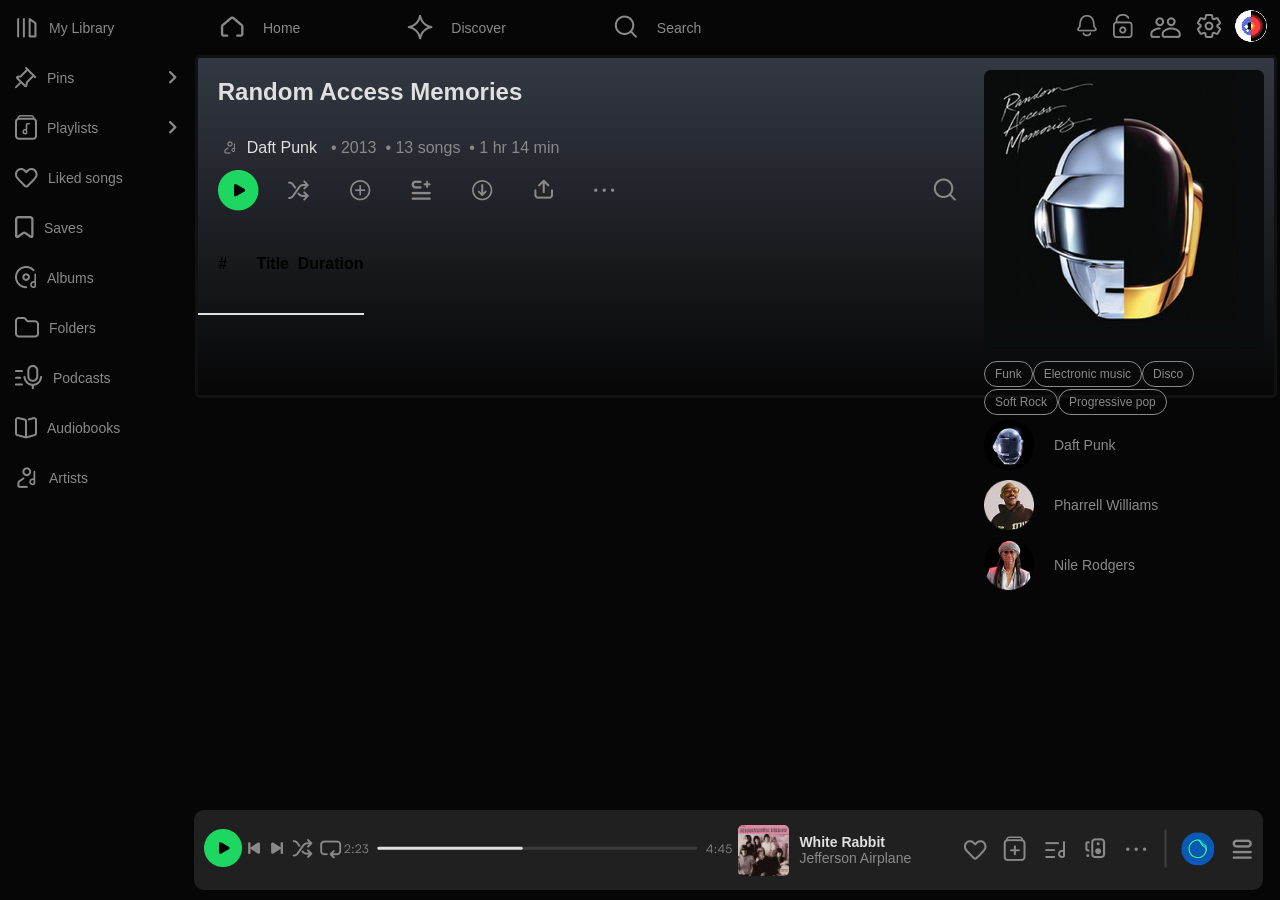
==== album.html @ d519709a "add random access memories's sidebar and table structure" ====
<!doctype html>
<html lang="en">
  <head>
    <meta charset="UTF-8" />
    <meta name="viewport" content="width=device-width, initial-scale=1.0" />
    <title>Spotify</title>
    <link rel="stylesheet" href="css/styles.css" />
    <script defer src="script.js"></script>
  </head>
  <body>
    <header>
      <nav class="navigation">
        <a href="./index.html" class="home"
          ><img src="./assets/icons/header/home.png" alt="Home" />Home</a
        >
        <a href="discover.html" class="discover"
          ><img
            src="./assets/icons/header/discover.png"
            alt="Discover"
          />Discover</a
        >
        <a href="/search.html" class="search"
          ><img src="./assets/icons/header/search.png" alt="Search" />Search</a
        >
      </nav>
      <ul class="top-buttons">
        <li>
          <img
            src="/assets/icons/header/notification.png"
            alt="notifications"
          />
        </li>
        <li><img src="/assets/icons/header/private.png" alt="private" /></li>
        <li class="friends">
          <a href="friends.html"
            ><img src="/assets/icons/header/friends.png" alt="friends"
          /></a>
        </li>
        <li><img src="/assets/icons/header/settings.png" alt="settings" /></li>
        <li>
          <img
            src="/assets/icons/header/light-dark-mode.png"
            alt="light-dark-mode"
          />
        </li>
      </ul>
    </header>
    <aside class="sidebar">
      <ul class="sidebar-wrapper">
        <li>
          <a href="/library.html" class="library"
            ><img src="./assets/icons/header/library.png " alt="library icon" />
            My Library</a
          >
        </li>
        <li>
          <a href="#"
            ><img src="/assets/icons/sidebar/pins.png" alt="pins" /> Pins</a
          ><img
            class="arrow-icon"
            src="assets/icons/sidebar/arrow.png"
            alt="arrow-icon"
          />
        </li>
        <li>
          <a>
            <img
              src="/assets/icons/sidebar/playlists.png"
              alt="Playlists"
            />Playlists</a
          ><img
            class="arrow-icon"
            src="assets/icons/sidebar/arrow.png"
            alt="arrow-icon"
          />
        </li>
        <li>
          <a href="library-liked.html">
            <img src="assets/icons/sidebar/liked-songs.png" alt="liked songs" />
            Liked songs</a
          >
        </li>
        <li>
          <a> <img src="assets/icons/sidebar/saves.png" alt="Saves" /> Saves</a>
        </li>
        <li>
          <a>
            <img src="assets/icons/sidebar/albums.png" alt="Albums" />
            Albums</a
          >
        </li>
        <li>
          <a>
            <img
              src="assets/icons/sidebar/folders.png"
              alt="Folders"
            />Folders</a
          >
        </li>
        <li>
          <a>
            <img src="assets/icons/sidebar/podcasts.png" alt="Podcasts" />
            Podcasts</a
          >
        </li>
        <li>
          <a>
            <img src="assets/icons/sidebar/audiobooks.png" alt="Audiobooks" />
            Audiobooks</a
          >
        </li>
        <li>
          <a>
            <img
              src="assets/icons/sidebar/artists.png"
              alt="Artists"
            />Artists</a
          >
        </li>
      </ul>
    </aside>
    <main>
      <div class="main-wrapper album-wrapper">
        <aside class="album-sidebar">
          <img
            class="album-main-cover"
            src="assets/images/album-page/punk-main.png"
            alt="daft punk"
          />
          <ul class="genres">
            <li><span>Funk</span></li>
            <li><span>Electronic music</span></li>
            <li><span>Disco</span></li>
            <li><span>Soft Rock</span></li>
            <li><span>Progressive pop</span></li>
          </ul>
          <ul class="artists">
            <li>
              <a href=""
                ><img
                  src="assets/images/album-page/daft-punk.png"
                  alt="daft punk"
                /><span>Daft Punk</span></a
              >
            </li>
            <li>
              <a
                ><img
                  src="assets/images/album-page/pharell-williams.png"
                  alt="pharrell williams"
                /><span>Pharrell Williams</span></a
              >
            </li>
            <li>
              <a
                ><img
                  src="assets/images/album-page/Nile-Rodgers.png"
                  alt="nile rodgers"
                /><span>Nile Rodgers</span></a
              >
            </li>
          </ul>
        </aside>
        <section>
          <h1 class="punk-title">Random Access Memories</h1>
          <div class="memories">
            <img src="assets/icons/album-page/album-icon.png" alt="icon" /><a
              href=""
              >Daft Punk</a
            ><span
              >&nbsp; &bull;&nbsp;2013&nbsp; &bull;&nbsp;13 songs&nbsp;
              &bull;&nbsp;1 hr 14 min</span
            >
          </div>
          <ul class="album-icons">
            <li><img src="assets/icons/album-page/pause.png" alt="pause" /></li>
            <li>
              <img src="assets/icons/album-page/shufle.png" alt="shufle" />
            </li>
            <li><img src="assets/icons/album-page/addd.png" alt="add" /></li>
            <li><img src="assets/icons/album-page/queue.png" alt="queue" /></li>
            <li>
              <img src="assets/icons/album-page/download.png" alt="download" />
            </li>
            <li><img src="assets/icons/album-page/share.png" alt="share" /></li>
            <li><img src="assets/icons/album-page/more.png" alt="more" /></li>
            <li class="search-icon">
              <img src="assets/icons/album-page/search.png" alt="search" />
            </li>
          </ul>
        </section>
        <section>
          <table>
            <thead>
              <tr>
                <th>#</th>
                <th>Title</th>
                <th>Duration</th>
              </tr>
            </thead>
            <tbody>
              <tr>
                <td class="line"></td>
                <td class="line"></td>
                <td class="line"></td>
              </tr>
              <tr>
                <td></td>
                <td></td>
                <td></td>
              </tr>
            </tbody>
          </table>
        </section>
      </div>
      <section class="player">
        <div class="audio-settings">
          <button id="playBtn">
            <img src="/assets/icons/player/player-pause.png" alt="Play" />
          </button>
          <button>
            <img src="/assets/icons/player/player-leftarrow.png" alt="Prev" />
          </button>
          <button>
            <img src="/assets/icons/player/player-rightarrow.png" alt="Next" />
          </button>
          <button>
            <img src="/assets/icons/player/player-shuffle.png" alt="Shuffle" />
          </button>
          <button>
            <img src="/assets/icons/player/player-repeat.png" alt="Repeat" />
          </button>
          <button>
            <img src="/assets/icons/player/player-timer.png" alt="timer" />
          </button>

          <audio
            id="audio"
            src="Jefferson-Airplane-White-Rabbit-_Official-Audio_.mp3"
          ></audio>

          <button>
            <img src="/assets/icons/player/player-sound.png" alt="Volume" />
          </button>
        </div>

        <div class="player-song">
          <div class="player-song-cover">
            <img
              src="assets/images/player/white-rabbit.jpeg"
              alt="white rabbit"
            />
            <div>
              <h4>White Rabbit</h4>
              <p>Jefferson Airplane</p>
            </div>
          </div>
          <div class="player-song-buttons">
            <button>
              <img
                src="/assets/icons/player/player-like.png"
                alt="add to liked songs"
              />
            </button>
            <button>
              <img
                src="assets/icons/player/player-add.png"
                alt="add music to your album"
              />
            </button>
            <button>
              <img src="assets/icons/player/player-lyrics.png" alt="lyrics" />
            </button>
            <button>
              <img src="assets/icons/player/player-pc.png" alt="pc" />
            </button>
            <button>
              <img src="assets/icons/player/player-more.png" alt="more" />
            </button>
          </div>
        </div>
        <div class="player-last-section">
          <button>
            <img alt="" src="assets/icons/player/player-line.png" />
          </button>
          <button>
            <img alt="" src="assets/icons/player/player-dj.png" />
          </button>
          <button>
            <img alt="" src="assets/icons/player/player-queue.png" />
          </button>
        </div>
      </section>
    </main>
    <footer class="footer">
      <ul class="footer-menu">
        <li class="footer-menu-button">
          <a href="index.html"
            ><img src="assets/icons/footer/home.png" alt="home" /><span
              >Home</span
            ></a
          >
        </li>
        <li>
          <a href="discover.html"
            ><img src="assets/icons/footer/discover.png" alt="disccover" /><span
              >Discover</span
            ></a
          >
        </li>
        <li>
          <a href="search.html"
            ><img src="assets/icons/footer/serach.png" alt="search" /><span
              >Search</span
            ></a
          >
        </li>
        <li>
          <a
            ><img src="assets/icons/footer/library.png" alt="library" /><span
              >Library</span
            ></a
          >
        </li>
        <li>
          <a
            ><img src="assets/icons/footer/me.png" alt="me" /><span>Me</span></a
          >
        </li>
      </ul>
    </footer>
  </body>
</html>
---- css/styles.css ----
header {
  z-index: 20;
  position: fixed;
  width: 100%;
  background-color: #060606;
  display: grid;
  right: 1vw;
  grid-template-columns: 16vw 1fr 15vw;
  grid-template-rows: 55px;
  align-items: center;
}
header a {
  font-family: "Satoshi", sans-serif;
  font-size: 14px;
  height: 45px;
  color: #898989;
  font-size: 14px;
  display: flex;
  align-items: center;
  gap: 10px;
  padding-left: 15px;
  padding-right: 80px;
  border-radius: 5px;
  transition: background-color 0.3s linear, color 0.3s linear;
}
header a:hover {
  background-color: #111111;
  color: #898989;
}

.navigation {
  grid-area: 1/2/2/3;
  margin-left: 5px;
  display: flex;
  gap: 5px;
}
.navigation .search {
  padding-right: 300px;
}

.home:hover img {
  content: url("/assets/icons/header/hovers/home.png");
}

.discover:hover img {
  content: url("/assets/icons/header/hovers/discover.png");
}

.search:hover img {
  content: url("/assets/icons/header/hovers/search.png");
}

.home.selected {
  color: #e0e0e0;
  background-color: #111111;
}
.home.selected img {
  content: url("/assets/icons/header/selected/home.png");
}

.discover.selected {
  color: #e0e0e0;
  background-color: #111111;
}
.discover.selected img {
  content: url("/assets/icons/header/selected/discover.png");
}

.search.selected {
  color: #e0e0e0;
  background-color: #111111;
}
.search.selected img {
  content: url("/assets/icons/header/selected/search.png");
}

.top-buttons {
  grid-area: 1/3/2/4;
  display: flex;
  list-style: none;
  justify-content: space-between;
  align-items: center;
}
.top-buttons li img {
  transition: filter 0.3s linear;
}
.top-buttons li:hover img {
  filter: brightness(1.5);
}
.top-buttons .friends a {
  padding: 0 0;
}
.top-buttons .friends:hover img {
  content: url("/assets/icons/header/selected/friends.png");
}
.top-buttons .friends:hover a {
  background-color: #060606;
}

.home-active {
  background-color: #111111;
  color: #898989;
}

@media (max-width: 500px) {
  header {
    display: none;
  }
}
.sidebar {
  background-color: #060606;
  width: 15vw;
  height: 100vh;
  position: fixed;
  z-index: 30;
}
.sidebar li {
  height: 45px;
  display: flex;
  align-items: center;
  padding: 5px 10px;
}
.sidebar li img {
  transition: filter 0.3s linear;
}
.sidebar li:hover a {
  color: #e0e0e0;
}
.sidebar li:hover img {
  filter: brightness(1.5);
}
.sidebar li .arrow-icon {
  justify-self: end;
}
.sidebar li a {
  transition: color 0.3s linear;
  width: calc(15vw - 10px);
  font-family: "Satoshi", sans-serif;
  font-size: 14px;
  display: flex;
  align-items: center;
  gap: 10px;
  color: #898989;
}

.sidebar-wrapper {
  height: 98vh;
  border-radius: 5px;
  margin: 5px 5px;
  display: flex;
  flex-direction: column;
  gap: 5px;
  transition: background-color 0.3s linear;
}

.sidebar-wrapper:hover .library img {
  content: url("/assets/icons/header/hovers/library.png");
}
.sidebar-wrapper:hover {
  background-color: #111111;
}

@media (max-width: 500px) {
  aside {
    display: none;
  }
}
main {
  height: 100vh;
  width: 85vw;
  margin-left: 15vw;
  padding-top: 55px;
  background-color: #060606;
  overflow-x: hidden;
}

.main-wrapper {
  width: 99.5%;
  margin: 0 auto 100px auto;
  border-radius: 5px;
  border: 3px solid #111111;
}

.menu-buttons {
  padding: 20px 20px;
  font-family: "Satoshi", sans-serif;
  font-size: 14px;
  display: flex;
  align-items: center;
  justify-content: flex-start;
  gap: 0;
}
.menu-buttons ul {
  display: flex;
  align-items: center;
  justify-content: flex-start;
  gap: 10px;
  list-style: none;
}
.menu-buttons a {
  color: #e0e0e0;
  padding: 8px 15px;
  border-radius: 8px;
  transition: background-color 0.3s linear, color 0.3s linear;
}
.menu-buttons a:hover {
  background-color: #e0e0e0;
  color: #111111;
}
.menu-buttons img {
  margin-left: auto;
}

.list-title {
  color: #e0e0e0;
  font-size: 20px;
  font-family: "Satoshi", sans-serif;
  margin: 20px 20px;
  font-weight: 700;
}

.list-title-line {
  display: flex;
  align-items: center;
  justify-content: space-between;
  gap: 0;
}
.list-title-line ul {
  list-style: none;
  display: flex;
  align-items: flex-end;
  gap: 10px;
  margin-right: 20px;
}
.list-title-line ul li img {
  transition: filter 0.3s linear;
}
.list-title-line ul li:hover img {
  filter: brightness(1.5);
}

.cataloge::-webkit-scrollbar {
  display: none;
}

.cataloge {
  overflow-x: auto;
  display: flex;
  padding: 20px 20px;
  gap: 10px;
  list-style: none;
}
.cataloge img {
  width: 170px;
  height: 170px;
  border-radius: 5px;
  transition: opacity 0.3s linear;
}

.album-description {
  padding-top: 5px;
  height: 60px;
  display: flex;
  flex-direction: column;
  justify-content: space-evenly;
}
.album-description h3 {
  padding-bottom: 10px;
  font-size: 14px;
  color: #e0e0e0;
  letter-spacing: 3%;
  font-family: "Satoshi", sans-serif;
  font-weight: 500;
  transition: filter 0.3s linear;
}
.album-description p {
  font-size: 12px;
  font-weight: 300;
  color: #898989;
  font-family: "Satoshi", sans-serif;
  width: 160px;
  transition: filter 0.3s linear;
}

.all-active a {
  background-color: #e0e0e0;
  color: #111111;
}

.cataloge li:hover img {
  opacity: 0.7;
}
.cataloge li:hover p,
.cataloge li:hover h3 {
  filter: brightness(1.9);
}

.favorite-artists img {
  border-radius: 121px;
}
.favorite-artists h3 {
  text-align: center;
}

.audiobooks-foru .cataloge img {
  height: 220px;
}

.podcasts-foru .cataloge li:first-child div {
  background-color: rgba(133, 197, 133, 0.05);
  border-radius: 5px;
  border-left: 4px solid rgba(133, 197, 133, 0.6);
  padding-left: 10px;
}
.podcasts-foru .cataloge li:last-child div {
  background-color: rgba(246, 125, 77, 0.05);
  border-radius: 5px;
  border-left: 4px solid rgba(246, 125, 77, 0.6);
  padding-left: 10px;
}
.podcasts-foru .cataloge li:nth-child(2) div {
  background-color: rgba(241, 206, 188, 0.05);
  border-radius: 5px;
  border-left: 4px solid rgba(241, 206, 188, 0.6);
  padding-left: 10px;
}

.episodes-foru .cataloge li:first-child div {
  background-color: rgba(133, 197, 133, 0.05);
  border-radius: 5px;
  padding-left: 10px;
}
.episodes-foru .cataloge li:last-child div {
  background-color: rgba(246, 125, 77, 0.05);
  border-radius: 5px;
  padding-left: 10px;
}
.episodes-foru .cataloge li:nth-child(2) div {
  background-color: rgba(241, 206, 188, 0.05);
  border-radius: 5px;
  padding-left: 10px;
}

.mobile-main-cataloge {
  display: none;
}

@media (max-width: 500px) {
  main {
    width: 100vw;
    margin-left: 0;
    padding-top: 0;
  }
  .main-wrapper {
    width: 100%;
    margin: 0 auto;
    border: none;
    margin-bottom: 200px;
  }
  .cataloge {
    gap: 5px;
  }
  .cataloge img {
    width: 140px;
    height: 140px;
  }
  .album-description {
    padding-top: 2px;
    height: 50px;
    display: flex;
    flex-direction: column;
    justify-content: space-evenly;
  }
  .album-description h3 {
    padding-bottom: 10px;
  }
  .album-description p {
    width: 140px;
  }
  .list-title-line ul li:first-child,
  .list-title-line ul li:nth-child(2) {
    display: none;
  }
  .all-active {
    display: none;
  }
  .menu-buttons {
    width: 100%;
    position: fixed;
    top: 0;
  }
  .menu-buttons a {
    background-color: #111111;
    font-size: 12px;
  }
  .mobile-main-cataloge {
    display: grid;
    margin: 70px 20px 20px 20px;
    list-style: none;
    grid-template-columns: 1fr 1fr;
    grid-template-rows: 60px 60px 60px;
    gap: 10px;
  }
  .mobile-main-cataloge li {
    padding: 5px 5px;
    background-color: #202020;
    border-radius: 10px;
    display: flex;
    gap: 10px;
    font-family: "Satoshi", sans-serif;
    align-items: center;
    font-size: 14px;
  }
  .mobile-main-cataloge li img {
    width: 43px;
    height: 43px;
    border-radius: 3px;
  }
  .mobile-main-cataloge li span {
    color: #898989;
    font-weight: 300;
  }
  .mobile-main-cataloge li h5 {
    color: #e0e0e0;
    margin-bottom: 5px;
    font-weight: 300;
  }
  .podcasts-foru .album-description,
  .episodes-foru .album-description {
    width: 140px;
  }
}
.player {
  z-index: 20;
  background-color: #202020;
  width: 83.5vw;
  height: 80px;
  border-radius: 10px;
  margin: 10px 2px;
  position: fixed;
  bottom: 0;
  display: grid;
  grid-template-columns: 50% 40% 10%;
}
.player.active {
  background-color: #333842;
}
.player.active button {
  background-color: #333842;
}
.player.active button img {
  filter: brightness(1.5);
}
.player.active #playBtn img {
  content: url("/assets/icons/player/player-go.png");
}
.player button {
  background-color: #202020;
  border: none;
  cursor: pointer;
}
.player button img {
  transition: filter 0.3s linear;
}
.player button:hover img {
  filter: brightness(1.5);
}

.audio-settings {
  padding-left: 10px;
  display: flex;
  align-items: center;
  justify-content: space-between;
}

#playBtn img {
  filter: none;
}

.player-song-cover {
  font-family: "Satoshi", sans-serif;
  font-size: 14px;
}
.player-song-cover h4 {
  color: #e0e0e0;
}
.player-song-cover p {
  color: #898989;
}
.player-song-cover img {
  width: 51px;
  height: 51px;
  border-radius: 5px;
}
.player-song-cover {
  display: flex;
  align-items: center;
  gap: 10px;
}

.player-song {
  padding-left: 10px;
  display: flex;
  justify-content: space-between;
  align-items: center;
}

.player-last-section {
  display: flex;
  align-items: center;
  justify-content: center;
}

.player-song-buttons {
  display: flex;
  justify-content: center;
  align-items: center;
}

@media (max-width: 500px) {
  .player {
    background-color: #333842;
    width: 96vw;
    height: 60px;
    grid-template-columns: 1fr;
    bottom: 90px;
    left: 2vw;
    border-bottom: 2px solid rgba(219, 219, 219, 0.2);
  }
  .player::after {
    content: "";
    position: absolute;
    left: 3px;
    bottom: -1px;
    height: 2px;
    width: 99%;
    border-radius: 10px;
    background: #e0e0e0;
    transform: scaleX(0);
    transform-origin: left;
    animation: player-timer 120s ease forwards;
  }
  .audio-settings {
    display: none;
  }
  #playBtn {
    display: flex;
    align-self: flex-start;
  }
  .player-last-section {
    display: none;
  }
  .player-song-buttons {
    display: none;
  }
  .player-song::after {
    content: "";
    display: inline-block;
    width: 90px;
    height: 40px;
    background-image: url("../../assets/icons/player/player-add.png"), url("../../assets/icons/player/player-pause.png");
    background-repeat: no-repeat, no-repeat;
    background-position: 0 0, 40px 0;
  }
  @keyframes player-timer {
    to {
      transform: scaleX(1);
    }
  }
}
.main-wrapper-for-friends {
  width: 60vw;
  margin-left: 3px;
  border-radius: 5px;
  border: 3px solid #111111;
  margin-bottom: 100px;
}

.right-aside {
  width: 22vw;
  border: 3px solid #111111;
  border-radius: 5px;
  height: calc(100vh - 155px);
  position: fixed;
  right: 2.5vw;
  top: 55px;
  font-family: "Satoshi", sans-serif;
  color: #e0e0e0;
  font-size: 14px;
}

.friends-activity {
  margin: 10px 20px;
  display: flex;
  align-items: center;
  justify-content: space-between;
}
.friends-activity-icons {
  display: flex;
  align-items: center;
  gap: 20px;
}
.friends-activity-icons a img {
  transition: filter 0.3s linear;
}
.friends-activity-icons a:hover img {
  filter: brightness(1.5);
}

.friends-list ul {
  margin: 30px 20px;
  list-style: none;
  display: flex;
  flex-direction: column;
  gap: 30px;
}
.friends-list ul li {
  display: flex;
  gap: 10px;
  align-items: center;
}
.friends-list ul li .friends-activity-description {
  display: flex;
  align-items: center;
  gap: 10px;
}
.friends-list h5 {
  font-size: 12px;
  font-weight: 300;
  padding-bottom: 5px;
}
.friends-list p,
.friends-list span {
  font-size: 14px;
  font-weight: 300;
}
.friends-list span {
  color: #898989;
}

.search-active {
  background-color: #111111;
  color: #898989;
}

.main-wrapper h4 {
  font-size: 18px;
}

.cataloge .color-box {
  border-radius: 10px;
}
.cataloge .color-box div {
  overflow: hidden;
  width: 170px;
  height: 170px;
  border-radius: 10px;
  position: relative;
}
.cataloge .color-box div h3 {
  position: absolute;
  z-index: 10;
  font-size: 20px;
  font-family: "Satoshi", sans-serif;
  letter-spacing: 3%;
  color: #ffffff;
  width: 80%;
  top: 20px;
  margin: 0 20px;
  padding: 0 0;
  transition: background-color 0.3s linear, margin 0.3s linear, top 0.3s linear;
}
.cataloge .color-box div img {
  z-index: 1;
  border-radius: 5px;
  width: 100px;
  height: 100px;
  rotate: 30deg;
  position: absolute;
  bottom: -20px;
  right: -10px;
  transition: rotate 0.3s linear, width 0.3s linear, height 0.3s linear, bottom 0.3s linear, right 0.3s linear, border-radius 0.3s linear;
}
.cataloge .color-box div:hover img {
  rotate: 0deg;
  width: 174px;
  height: 174px;
  bottom: -2px;
  right: -3px;
  border-radius: 10px;
  opacity: 1;
}
.cataloge .color-box div:hover h3 {
  width: 170px;
  height: 60px;
  padding: 5px 2px;
  background: linear-gradient(to right, var(--card-color), var(--card-color), rgba(255, 255, 255, 0.01));
  opacity: 0.8;
  filter: none;
  top: 110px;
  margin: 0 0;
}

.resent-searches .list-title-line img {
  padding-right: 20px;
}

.research-cataloge {
  padding-left: 20px;
  display: flex;
  list-style: none;
  gap: 20px;
}
.research-cataloge li:nth-child(2) img:first-child,
.research-cataloge li:first-child img:first-child {
  border-radius: 121px;
}
.research-cataloge li:last-child img:first-child {
  border-radius: 7px;
}
.research-cataloge li:last-child div {
  text-align: start;
}
.research-cataloge li:last-child div p {
  color: #898989;
}
.research-cataloge li {
  position: relative;
}
.research-cataloge li div {
  display: flex;
  flex-direction: column;
  gap: 10px;
  text-align: center;
  font-family: "Satoshi", sans-serif;
  font-size: 14px;
  color: #e0e0e0;
  font-weight: 300;
  letter-spacing: 3%;
}

.cancel-icon {
  position: absolute;
  top: 0;
  right: 0;
  width: 40px;
  height: 40px;
  display: flex;
  justify-content: center;
  align-items: center;
  background-color: #111111;
  border-radius: 100px;
}
.cancel-icon img {
  transition: transform 0.3s linear;
}
.cancel-icon:hover img {
  transform: scale(1.1);
}
.cancel-icon:hover {
  filter: brightness(1.5);
}

@media (max-width: 500px) {
  .resent-searches {
    display: none;
  }
  .cataloge {
    display: grid;
    grid-template-columns: 1fr 1fr;
  }
  .cataloge .color-box {
    border-radius: 10px;
  }
  .cataloge .color-box div {
    width: 100%;
    height: 100px;
  }
  .cataloge .color-box div h3 {
    width: 75%;
  }
  .cataloge .color-box div img {
    width: 100px;
    height: 100px;
    bottom: -30px;
    right: 0;
    transition: none;
  }
}
.menu-buttons-library, .menu-buttons-library-liked {
  padding: 20px 20px;
  display: flex;
  list-style: none;
  align-items: center;
  justify-content: flex-start;
  gap: 20px;
}
.menu-buttons-library li, .menu-buttons-library-liked li {
  display: flex;
  align-items: center;
  transition: filter 0.3s linear;
}
.menu-buttons-library li:hover, .menu-buttons-library-liked li:hover {
  filter: brightness(1.5);
}
.menu-buttons-library span, .menu-buttons-library-liked span {
  color: #898989;
  font-size: 14px;
  font-family: "Satoshi", sans-serif;
}
.menu-buttons-library .add-icon, .menu-buttons-library-liked .add-icon {
  margin-left: auto;
}

.sidebar-active {
  background-color: #111111;
}

.library-cataloge-list {
  display: flex;
  flex-wrap: wrap;
  padding: 20px 20px;
  gap: 8px;
  row-gap: 50px;
  list-style: none;
}
.library-cataloge-list img {
  width: 170px;
  height: 170px;
  border-radius: 5px;
  transition: opacity 0.3s linear;
}
.library-cataloge-list .pin-icon {
  width: 40px;
  height: 40px;
}

.library-cataloge-list-card h3 {
  padding-bottom: 10px;
  font-size: 14px;
  color: #e0e0e0;
  letter-spacing: 3%;
  font-family: "Satoshi", sans-serif;
  font-weight: 500;
  transition: filter 0.3s linear;
}
.library-cataloge-list-card p {
  font-size: 12px;
  font-weight: 300;
  color: #898989;
  font-family: "Satoshi", sans-serif;
  width: 95%;
  transition: filter 0.3s linear;
}
.library-cataloge-list-card {
  width: 170px;
  position: relative;
}
.library-cataloge-list-card .pin-icon {
  position: absolute;
  top: -7px;
  right: 0;
  transition: rotate 0.3s linear;
}
.library-cataloge-list-card:hover h3,
.library-cataloge-list-card:hover p {
  filter: brightness(1.5);
}
.library-cataloge-list-card:hover .pin-icon {
  rotate: -45deg;
  opacity: 1;
}
.library-cataloge-list-card:hover img {
  opacity: 0.8;
}

.round-card img {
  border-radius: 121px;
}
.round-card h3 {
  text-align: center;
}

.menu-buttons-library-liked {
  justify-content: flex-end;
}
.menu-buttons-library-liked .liked-add-icon {
  margin-right: auto;
}

.liked-song-title {
  display: flex;
  flex-direction: column;
  display: inline-block;
  padding-left: 15px;
}

.thead {
  border-bottom: 3px solid #898989;
}
.thead th {
  padding-bottom: 10px;
  padding-right: 300px;
  font-weight: 300;
}
.thead .table-number {
  padding-right: 10px;
}

.song-table {
  border-collapse: collapse;
  margin: 0 30px;
  color: #898989;
  font-family: "Satoshi", sans-serif;
}
.song-table span {
  color: #898989;
}
.song-table img {
  border-radius: 5px;
  transition: filter 0.3s linear, opacity 0.3s linear;
}
.song-table img:hover {
  filter: brightness(1.5);
  opacity: 0.5;
}
.song-table tr {
  padding: 20px 0;
}

.duration {
  display: flex;
  align-items: center;
  justify-content: flex-start;
  gap: 50px;
}

.main-wrapper table {
  border-collapse: separate;
  border-spacing: 0 40px;
}

.discover-active {
  background-color: #111111;
}

.buttons-for-discover {
  background-color: rgba(6, 6, 6, 0.8);
}
.buttons-for-discover a {
  background-color: #111111;
  color: #e0e0e0;
}

.wrapper-for-discover {
  background: linear-gradient(to bottom, rgba(140, 216, 204, 0.14), rgba(149, 17, 190, 0.14), rgba(255, 82, 2, 0.14), rgba(36, 40, 97, 0.14));
}

.music-active a {
  background-color: #e0e0e0;
  color: #1a1a1a;
}

.discover-cataloge {
  padding-top: 50px;
  padding-bottom: 80px;
  list-style: none;
  display: flex;
  flex-direction: column;
  gap: 100px;
  align-items: center;
}
.discover-cataloge li {
  display: flex;
  gap: 50px;
  align-items: center;
}

.discover-theme {
  width: 390px;
  height: 610px;
  position: relative;
}
.discover-theme-cover {
  width: 390px;
  height: 610px;
  border-radius: 10px;
}

.theme-arrows {
  width: 390px;
  position: absolute;
  bottom: 50%;
  display: flex;
  justify-content: center;
  gap: 300px;
}
.theme-arrows img {
  transition: filter 0.3s linear, transform 0.3s linear;
}
.theme-arrows img:hover {
  filter: brightness(1.5);
  transform: scale(1.5);
}

.discover-music-info {
  display: flex;
  gap: 10px;
  width: 550px;
}
.discover-music-info-cover {
  width: 184px;
  height: 184px;
  border-radius: 5px;
  transition: opacity 0.3s linear;
}
.discover-music-info-cover:hover {
  opacity: 0.6;
}
.discover-music-info-text {
  display: flex;
  flex-direction: column;
  justify-content: space-between;
  font-family: "Satoshi", sans-serif;
  color: #e0e0e0;
}
.discover-music-info-text .spotify-title {
  color: #e0e0e0;
}
.discover-music-info-text p,
.discover-music-info-text span {
  color: #898989;
}
.discover-music-info-text-button span {
  padding: 5px 10px;
  border-radius: 44px;
  border: 2px solid #898989;
  margin-right: 15px;
  transition: filter 0.3s linear;
}
.discover-music-info-text-button span:hover {
  filter: brightness(1.5);
}

.discover-music-buttons {
  display: flex;
  gap: 5px;
  align-items: center;
}
.discover-music-buttons img {
  transition: filter 0.3s linear;
}
.discover-music-buttons img:hover {
  filter: brightness(1.5);
}

@media (max-width: 500px) {
  .buttons-for-discover {
    display: none;
  }
  .discover-cataloge li {
    flex-direction: column;
    align-items: center;
    justify-content: center;
  }
  .discover-theme {
    width: 195px;
    height: 305px;
  }
  .discover-theme-cover {
    width: 195px;
    height: 305px;
  }
  .theme-arrows {
    width: 195px;
    position: absolute;
    bottom: 50%;
    display: flex;
    justify-content: center;
    gap: 120px;
  }
  .discover-music-info {
    width: 300px;
  }
  .discover-music-info-cover {
    width: 100px;
    height: 100px;
  }
  .discover-music-info h2 {
    font-size: 14px;
  }
  .discover-music-info p {
    font-size: 12px;
  }
  .discover-music-info-text-button {
    display: none;
  }
  .discover-music-buttons img {
    width: 20px;
    height: 20px;
  }
}
@media (min-width: 500px) {
  footer {
    display: none;
  }
}
.footer {
  width: 100vw;
  height: 95px;
  background-image: linear-gradient(to bottom, rgba(17, 17, 17, 0.85), #111111);
  position: fixed;
  bottom: 0;
}

.footer-menu {
  height: 95px;
  list-style: none;
  display: flex;
  align-items: center;
  justify-content: space-evenly;
  gap: 0;
}
.footer-menu a {
  display: flex;
  align-items: center;
  justify-content: center;
  gap: 0;
  flex-direction: column;
  color: #898989;
  font-size: 12px;
  font-family: "Satoshi", sans-serif;
}

.album-sidebar {
  width: 20vw;
  position: fixed;
  right: 40px;
  top: 70px;
}
.album-sidebar span {
  color: #898989;
  font-family: "Satoshi", sans-serif;
}
.album-sidebar ul {
  list-style: none;
}

.album-wrapper {
  background-image: linear-gradient(to bottom, #333842, #060606);
  font-family: "Satoshi", sans-serif;
}

.album-main-cover {
  width: 280px;
  height: 280px;
  transition: opacity 0.3s linear;
}
.album-main-cover:hover {
  opacity: 0.8;
}

.genres {
  padding-top: 10px;
  display: flex;
  flex-wrap: wrap;
  row-gap: 10px;
}
.genres li {
  transition: filter 0.3s linear;
}
.genres li:hover {
  filter: brightness(1.5);
}
.genres span {
  font-size: 12px;
  padding: 5px 10px;
  border-radius: 44px;
  border: 1px solid #898989;
}

.artists img {
  width: 50px;
  height: 50px;
}
.artists li a {
  padding-top: 10px;
  display: flex;
  align-items: center;
  justify-content: flex-start;
  gap: 20px;
  font-size: 14px;
  transition: filter 0.3s linear;
}
.artists li a:hover {
  filter: brightness(1.5);
}

.punk-title {
  color: #e0e0e0;
  padding: 20px 20px;
}

.memories {
  padding: 10px 20px;
  color: #898989;
  display: flex;
  align-items: center;
  justify-content: flex-start;
  gap: 5px;
}
.memories a {
  color: #e0e0e0;
}

.album-icons {
  width: 60vw;
  padding-left: 20px;
  display: flex;
  list-style: none;
  gap: 20px;
}
.album-icons li {
  transition: filter 0.3s linear;
}
.album-icons li:hover {
  filter: brightness(1.5);
}

.search-icon {
  margin-left: auto;
}

.line {
  height: 2px;
  background-color: #e0e0e0;
  width: 50px;
}

* {
  margin: 0;
  padding: 0;
  box-sizing: border-box;
  text-decoration: none;
}

/*# sourceMappingURL=styles.css.map */
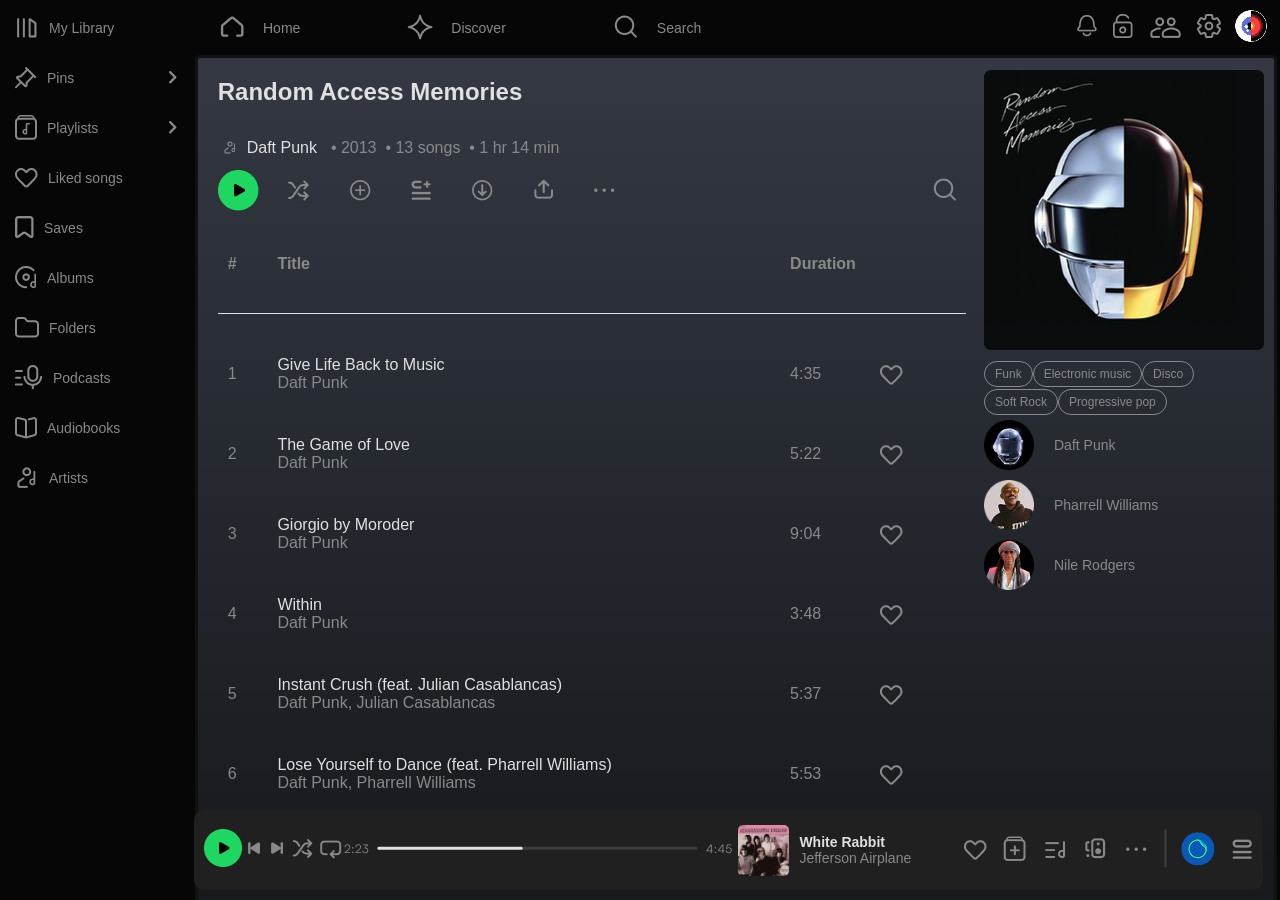
==== commit 7c6bf052: "Complete Random Access Memories album page with table layout and hover effects" ====
--- a/album.html
+++ b/album.html
@@ -190,7 +190,7 @@
           </ul>
         </section>
         <section>
-          <table>
+          <table class="album-table">
             <thead>
               <tr>
                 <th>#</th>
@@ -199,15 +199,151 @@
               </tr>
             </thead>
             <tbody>
-              <tr>
-                <td class="line"></td>
-                <td class="line"></td>
-                <td class="line"></td>
-              </tr>
-              <tr>
+              <tr class="line">
                 <td></td>
                 <td></td>
                 <td></td>
+              </tr>
+              <tr>
+                <td>1</td>
+                <td class="album-song-title">
+                  <a>Give Life Back to Music</a><br /><a href="">Daft Punk</a>
+                </td>
+                <td class="duration">
+                  <span>4:35 </span
+                  ><img src="assets/icons/album-page/pc-like.png" alt="like" />
+                </td>
+              </tr>
+              <tr>
+                <td>2</td>
+                <td class="album-song-title">
+                  <a>The Game of Love</a><br /><a>Daft Punk</a>
+                </td>
+                <td class="duration">
+                  <span>5:22</span
+                  ><img src="assets/icons/album-page/pc-like.png" alt="like" />
+                </td>
+              </tr>
+              <tr>
+                <td>3</td>
+                <td class="album-song-title">
+                  <a>Giorgio by Moroder</a><br /><a>Daft Punk</a>
+                </td>
+                <td class="duration">
+                  <span>9:04</span
+                  ><img src="assets/icons/album-page/pc-like.png" alt="like" />
+                </td>
+              </tr>
+              <tr>
+                <td>4</td>
+                <td class="album-song-title">
+                  <a>Within</a><br /><a>Daft Punk</a>
+                </td>
+                <td class="duration">
+                  <span>3:48</span
+                  ><img src="assets/icons/album-page/pc-like.png" alt="like" />
+                </td>
+              </tr>
+              <tr>
+                <td>5</td>
+                <td class="album-song-title">
+                  <a>Instant Crush (feat. Julian Casablancas)</a><br /><a
+                    >Daft Punk, Julian Casablancas</a
+                  >
+                </td>
+                <td class="duration">
+                  <span>5:37 </span
+                  ><img src="assets/icons/album-page/pc-like.png" alt="like" />
+                </td>
+              </tr>
+              <tr>
+                <td>6</td>
+                <td class="album-song-title">
+                  <a>Lose Yourself to Dance (feat. Pharrell Williams)</a
+                  ><br /><a>Daft Punk, Pharrell Williams</a>
+                </td>
+                <td class="duration">
+                  <span>5:53</span
+                  ><img src="assets/icons/album-page/pc-like.png" alt="like" />
+                </td>
+              </tr>
+              <tr>
+                <td>7</td>
+                <td class="album-song-title">
+                  <a>Touch (feat. Pharrell Williams)</a><br /><a
+                    >Daft Punk, Pharrell Williams</a
+                  >
+                </td>
+                <td class="duration">
+                  <span>8:18</span
+                  ><img src="assets/icons/album-page/pc-like.png" alt="like" />
+                </td>
+              </tr>
+              <tr>
+                <td>8</td>
+                <td class="album-song-title">
+                  <a>Get Lucky (feat. Pharrell Williams and Nile Rodgers)</a
+                  ><br /><a>Daft Punk, Pharrell Williams, Nile Rodgers</a>
+                </td>
+                <td class="duration">
+                  <span>6:09</span
+                  ><img src="assets/icons/album-page/pc-like.png" alt="like" />
+                </td>
+              </tr>
+              <tr>
+                <td>9</td>
+                <td class="album-song-title">
+                  <a>Beyond</a><br />
+                  <a>Daft Punk</a>
+                </td>
+                <td class="duration">
+                  <span>4:50 </span
+                  ><img src="assets/icons/album-page/pc-like.png" alt="like" />
+                </td>
+              </tr>
+              <tr>
+                <td>10</td>
+                <td class="album-song-title">
+                  <a>Motherboard</a><br /><a>Daft Punk</a>
+                </td>
+                <td class="duration">
+                  <span>5:41</span
+                  ><img src="assets/icons/album-page/pc-like.png" alt="like" />
+                </td>
+              </tr>
+              <tr>
+                <td>11</td>
+                <td class="album-song-title">
+                  <a>Fragments of Time (feat. Todd Edwards)</a><br /><a
+                    >Daft Punk, Todd Edwards</a
+                  >
+                </td>
+                <td class="duration">
+                  <span>4:39</span
+                  ><img src="assets/icons/album-page/pc-like.png" alt="like" />
+                </td>
+              </tr>
+              <tr>
+                <td>12</td>
+                <td class="album-song-title">
+                  <a>Doin’ it Right (feat. Panda Bear)</a><br /><a
+                    >Daft Punk, Panda Bear</a
+                  >
+                </td>
+                <td class="duration">
+                  <span>4:11</span
+                  ><img src="assets/icons/album-page/pc-like.png" alt="like" />
+                </td>
+              </tr>
+              <tr>
+                <td>13</td>
+                <td class="album-song-title">
+                  <a>Contact</a><br /><a>Daft Punk</a>
+                </td>
+                <td class="duration">
+                  <span>6:23</span
+                  ><img src="assets/icons/album-page/pc-like.png" alt="like" />
+                </td>
               </tr>
             </tbody>
           </table>
--- a/css/styles.css
+++ b/css/styles.css
@@ -915,6 +915,17 @@
 }
 .song-table span {
   color: #898989;
+  transition: filter 0.2s linear;
+}
+.song-table span:hover {
+  filter: brightness(0.5);
+}
+.song-table a {
+  color: #898989;
+  transition: filter 0.2s linear;
+}
+.song-table a:hover {
+  filter: brightness(0.5);
 }
 .song-table img {
   border-radius: 5px;
@@ -1231,10 +1242,40 @@
   margin-left: auto;
 }
 
-.line {
-  height: 2px;
+.line td {
+  height: 1px;
   background-color: #e0e0e0;
-  width: 50px;
+  padding: 0 0;
+}
+
+.album-table {
+  color: #898989;
+  font-family: "Satoshi", sans-serif;
+  width: 60vw;
+  padding-left: 20px;
+}
+.album-table th,
+.album-table td {
+  padding: 0 10px;
+  text-align: left;
+}
+.album-table .album-song-title a:first-child {
+  color: #e0e0e0;
+}
+.album-table .album-song-title a:last-child {
+  color: #898989;
+}
+.album-table .album-song-title a {
+  transition: filter 0.2s linear;
+}
+.album-table .album-song-title a:hover {
+  filter: brightness(0.5);
+}
+.album-table .duration img {
+  transition: filter 0.2s linear;
+}
+.album-table .duration img:hover {
+  filter: brightness(1.5);
 }
 
 * {
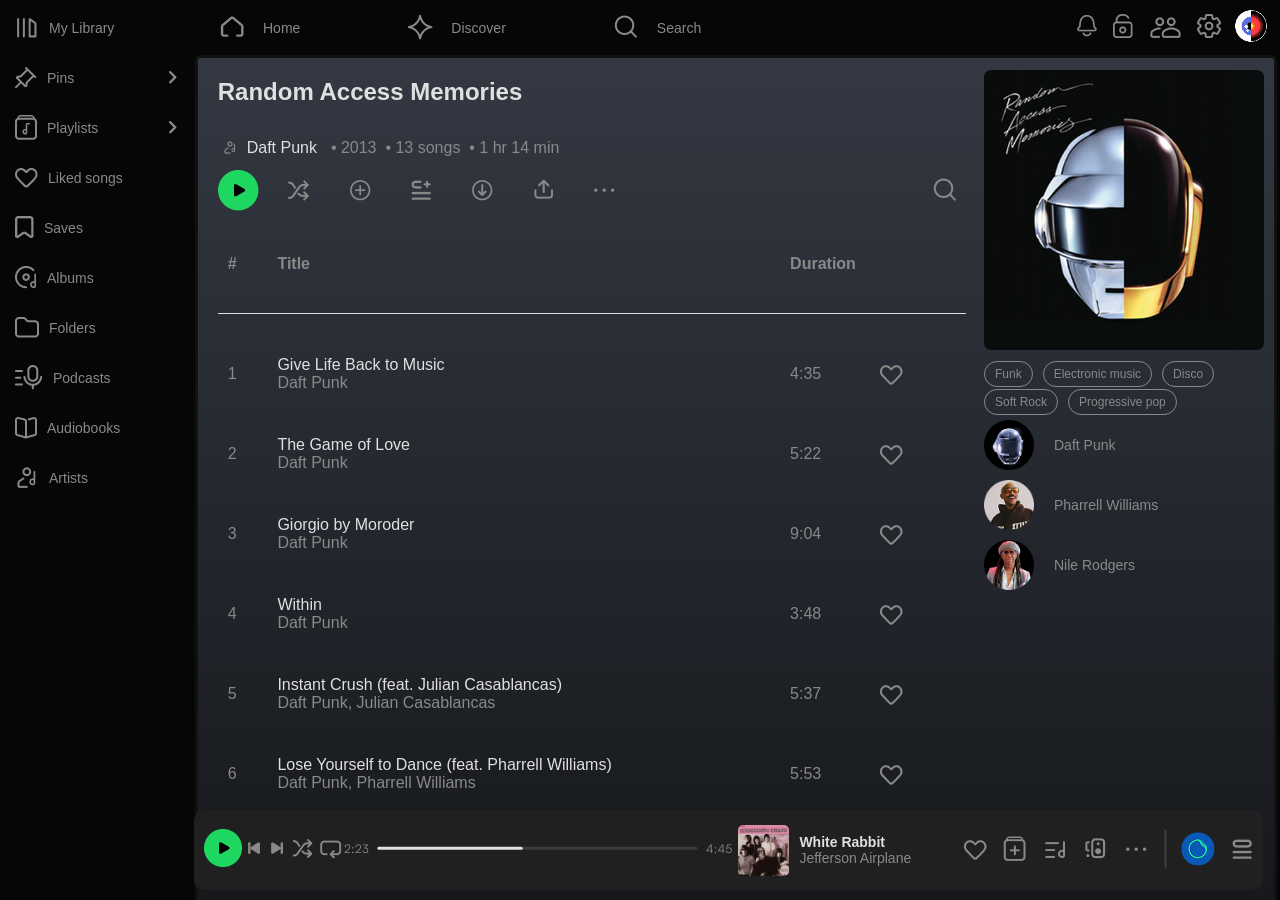
==== commit d2abb04c: "add get lucky song page layout with flexbox, hover effects and lyrics animation" ====
--- a/album.html
+++ b/album.html
@@ -63,7 +63,7 @@
           />
         </li>
         <li>
-          <a>
+          <a href="playlist.html">
             <img
               src="/assets/icons/sidebar/playlists.png"
               alt="Playlists"
@@ -84,7 +84,7 @@
           <a> <img src="assets/icons/sidebar/saves.png" alt="Saves" /> Saves</a>
         </li>
         <li>
-          <a>
+          <a href="album.html">
             <img src="assets/icons/sidebar/albums.png" alt="Albums" />
             Albums</a
           >
@@ -110,7 +110,7 @@
           >
         </li>
         <li>
-          <a>
+          <a href="artist.html">
             <img
               src="assets/icons/sidebar/artists.png"
               alt="Artists"
@@ -136,7 +136,7 @@
           </ul>
           <ul class="artists">
             <li>
-              <a href=""
+              <a href="artist.html"
                 ><img
                   src="assets/images/album-page/daft-punk.png"
                   alt="daft punk"
@@ -165,7 +165,7 @@
           <h1 class="punk-title">Random Access Memories</h1>
           <div class="memories">
             <img src="assets/icons/album-page/album-icon.png" alt="icon" /><a
-              href=""
+              href="artist.html"
               >Daft Punk</a
             ><span
               >&nbsp; &bull;&nbsp;2013&nbsp; &bull;&nbsp;13 songs&nbsp;
@@ -207,7 +207,9 @@
               <tr>
                 <td>1</td>
                 <td class="album-song-title">
-                  <a>Give Life Back to Music</a><br /><a href="">Daft Punk</a>
+                  <a>Give Life Back to Music</a><br /><a href="artist.html"
+                    >Daft Punk</a
+                  >
                 </td>
                 <td class="duration">
                   <span>4:35 </span
@@ -217,7 +219,9 @@
               <tr>
                 <td>2</td>
                 <td class="album-song-title">
-                  <a>The Game of Love</a><br /><a>Daft Punk</a>
+                  <a>The Game of Love</a><br /><a href="artist.html"
+                    >Daft Punk</a
+                  >
                 </td>
                 <td class="duration">
                   <span>5:22</span
@@ -227,7 +231,9 @@
               <tr>
                 <td>3</td>
                 <td class="album-song-title">
-                  <a>Giorgio by Moroder</a><br /><a>Daft Punk</a>
+                  <a>Giorgio by Moroder</a><br /><a href="artist.html"
+                    >Daft Punk</a
+                  >
                 </td>
                 <td class="duration">
                   <span>9:04</span
@@ -237,7 +243,7 @@
               <tr>
                 <td>4</td>
                 <td class="album-song-title">
-                  <a>Within</a><br /><a>Daft Punk</a>
+                  <a>Within</a><br /><a href="artist.html">Daft Punk</a>
                 </td>
                 <td class="duration">
                   <span>3:48</span
@@ -260,7 +266,7 @@
                 <td>6</td>
                 <td class="album-song-title">
                   <a>Lose Yourself to Dance (feat. Pharrell Williams)</a
-                  ><br /><a>Daft Punk, Pharrell Williams</a>
+                  ><br /><a href="artist.html">Daft Punk, Pharrell Williams</a>
                 </td>
                 <td class="duration">
                   <span>5:53</span
@@ -271,6 +277,7 @@
                 <td>7</td>
                 <td class="album-song-title">
                   <a>Touch (feat. Pharrell Williams)</a><br /><a
+                    href="artist.html"
                     >Daft Punk, Pharrell Williams</a
                   >
                 </td>
@@ -282,8 +289,11 @@
               <tr>
                 <td>8</td>
                 <td class="album-song-title">
-                  <a>Get Lucky (feat. Pharrell Williams and Nile Rodgers)</a
-                  ><br /><a>Daft Punk, Pharrell Williams, Nile Rodgers</a>
+                  <a href="song.html"
+                    >Get Lucky (feat. Pharrell Williams and Nile Rodgers)</a
+                  ><br /><a href="artist.html"
+                    >Daft Punk, Pharrell Williams, Nile Rodgers</a
+                  >
                 </td>
                 <td class="duration">
                   <span>6:09</span
@@ -294,7 +304,7 @@
                 <td>9</td>
                 <td class="album-song-title">
                   <a>Beyond</a><br />
-                  <a>Daft Punk</a>
+                  <a href="artist.html">Daft Punk</a>
                 </td>
                 <td class="duration">
                   <span>4:50 </span
@@ -304,7 +314,7 @@
               <tr>
                 <td>10</td>
                 <td class="album-song-title">
-                  <a>Motherboard</a><br /><a>Daft Punk</a>
+                  <a>Motherboard</a><br /><a href="artist.html">Daft Punk</a>
                 </td>
                 <td class="duration">
                   <span>5:41</span
@@ -315,6 +325,7 @@
                 <td>11</td>
                 <td class="album-song-title">
                   <a>Fragments of Time (feat. Todd Edwards)</a><br /><a
+                    href="artist.html"
                     >Daft Punk, Todd Edwards</a
                   >
                 </td>
@@ -327,6 +338,7 @@
                 <td>12</td>
                 <td class="album-song-title">
                   <a>Doin’ it Right (feat. Panda Bear)</a><br /><a
+                    href="artist.html"
                     >Daft Punk, Panda Bear</a
                   >
                 </td>
@@ -338,7 +350,7 @@
               <tr>
                 <td>13</td>
                 <td class="album-song-title">
-                  <a>Contact</a><br /><a>Daft Punk</a>
+                  <a>Contact</a><br /><a href="artist.html">Daft Punk</a>
                 </td>
                 <td class="duration">
                   <span>6:23</span
--- a/css/styles.css
+++ b/css/styles.css
@@ -705,6 +705,9 @@
   padding-right: 20px;
 }
 
+.research-cataloge a {
+  color: #e0e0e0;
+}
 .research-cataloge {
   padding-left: 20px;
   display: flex;
@@ -1033,6 +1036,9 @@
   flex-direction: column;
   justify-content: space-between;
   font-family: "Satoshi", sans-serif;
+  color: #e0e0e0;
+}
+.discover-music-info-text h2 {
   color: #e0e0e0;
 }
 .discover-music-info-text .spotify-title {
@@ -1176,6 +1182,7 @@
   display: flex;
   flex-wrap: wrap;
   row-gap: 10px;
+  gap: 10px;
 }
 .genres li {
   transition: filter 0.3s linear;
@@ -1278,6 +1285,495 @@
   filter: brightness(1.5);
 }
 
+.artist-cover {
+  position: relative;
+  z-index: 40;
+}
+.artist-cover::after {
+  content: "";
+  position: absolute;
+  inset: 0;
+  background: linear-gradient(to bottom, rgba(7, 7, 7, 0), rgba(7, 7, 7, 0.8));
+}
+.artist-cover-atributes {
+  list-style: none;
+  z-index: 50;
+  position: absolute;
+  bottom: 10%;
+  width: 100%;
+  display: flex;
+  justify-content: space-between;
+  align-items: center;
+}
+.artist-cover-atributes h1,
+.artist-cover-atributes p {
+  font-family: "Satoshi", sans-serif;
+  color: #e0e0e0;
+  padding: 10px 20px;
+}
+.artist-cover-atributes h1 {
+  font-size: 50px;
+}
+.artist-cover-atributes-icons {
+  padding-right: 20px;
+  display: flex;
+  gap: 10px;
+  align-items: center;
+}
+.artist-cover-atributes-icons span {
+  font-family: "Satoshi", sans-serif;
+  color: #e0e0e0;
+  padding: 10px 15px;
+  background-color: rgba(137, 137, 137, 0.25);
+  border-radius: 35px;
+}
+.artist-cover-atributes-icons img,
+.artist-cover-atributes-icons span {
+  transition: filter 0.3s linear;
+}
+.artist-cover-atributes-icons img:hover,
+.artist-cover-atributes-icons span:hover {
+  filter: brightness(1.2);
+}
+
+.artist-cover-photo {
+  border-radius: 5px 5px 0 0;
+  width: 100%;
+}
+
+.artist-wrapper {
+  border-radius: 5px;
+}
+
+.artist-menu {
+  border-bottom: 1px solid #111111;
+  padding-left: 20px;
+  display: flex;
+  list-style: none;
+  align-items: center;
+  gap: 35px;
+}
+.artist-menu a {
+  color: #898989;
+  font-family: "Satoshi", sans-serif;
+}
+.artist-menu li {
+  transition: filter 0.2s linear;
+}
+.artist-menu li:hover {
+  filter: brightness(1.3);
+}
+
+.artist-menu-sections {
+  list-style: none;
+  display: flex;
+}
+.artist-menu-sections .artist-menu-section {
+  scroll-snap-align: start;
+}
+
+.artist-sections-wrapper {
+  overflow-x: auto;
+  scroll-snap-type: x mandatory;
+  scroll-behavior: smooth;
+  overflow-y: hidden;
+  scrollbar-width: none;
+}
+
+.artist-home {
+  width: 100vw;
+}
+.artist-home h2 {
+  color: #e0e0e0;
+  padding: 30px 0;
+}
+.artist-home {
+  font-family: "Satoshi", sans-serif;
+  display: flex;
+  justify-content: space-between;
+  padding: 20px 20px;
+}
+.artist-home div:first-child {
+  display: flex;
+  flex-direction: column;
+}
+.artist-home .most-played-list {
+  display: flex;
+  flex-direction: column;
+  gap: 20px;
+  list-style: none;
+  width: 50vw;
+  padding: 0 20px;
+}
+
+.most-played-list-music {
+  display: flex;
+  justify-content: space-between;
+  list-style: none;
+}
+.most-played-list-music li {
+  display: flex;
+  align-items: center;
+  gap: 20px;
+}
+.most-played-list-music li span {
+  color: #898989;
+}
+.most-played-list-music li h4 {
+  color: #e0e0e0;
+}
+
+.artist-pick {
+  width: 40vw;
+  margin-left: 10vw;
+}
+.artist-pick ul {
+  list-style: none;
+}
+.artist-pick ul li {
+  margin-bottom: 20px;
+}
+.artist-pick-box1 {
+  padding: 15px 20px;
+  height: 150px;
+  width: 314px;
+  border-radius: 10px;
+  background-color: #18191e;
+  display: flex;
+  align-items: flex-start;
+  justify-content: space-around;
+  gap: 10px;
+}
+.artist-pick-box1 img {
+  width: 120px;
+  height: 120px;
+  border-radius: 5px;
+}
+.artist-pick-box1 span {
+  width: 50%;
+  color: #e0e0e0;
+  font-family: "Satoshi", sans-serif;
+  padding-top: 10px;
+}
+.artist-pick-box3 p {
+  color: #e0e0e0;
+  font-family: "Satoshi", sans-serif;
+  width: 300px;
+}
+.artist-pick-buttons {
+  width: 320px;
+  display: flex;
+  flex-wrap: wrap;
+  gap: 10px;
+}
+.artist-pick-buttons span {
+  padding: 10px 15px;
+  font-family: "Satoshi", sans-serif;
+  color: #898989;
+  border-radius: 25px;
+  border: 1px solid #898989;
+  transition: filter 0.2s linear;
+}
+.artist-pick-buttons span:hover {
+  filter: brightness(1.5);
+}
+
+.artist-about {
+  width: 85vw;
+}
+.artist-about ul {
+  display: flex;
+  list-style: none;
+}
+.artist-about .about-text {
+  width: 45vw;
+}
+.artist-about .about-text p {
+  width: 40vw;
+  font-family: "Satoshi", sans-serif;
+  color: #e0e0e0;
+  padding-top: 20px;
+  padding-bottom: 100px;
+}
+
+.about-icon {
+  padding-top: 20px;
+  padding-left: 5vw;
+  width: 25vw;
+}
+
+.about-statistic {
+  width: 30vw;
+  padding-left: 10vw;
+}
+.about-statistic ul {
+  margin: 20px auto;
+  list-style: none;
+  display: flex;
+  flex-direction: column;
+  font-family: "Satoshi", sans-serif;
+  color: #e0e0e0;
+}
+.about-statistic ul li {
+  padding-bottom: 20px;
+}
+.about-statistic ul h3 {
+  font-size: 30px;
+  padding-bottom: 5px;
+}
+.about-statistic ul h5 {
+  font-size: 18px;
+  padding-bottom: 5px;
+}
+.about-statistic ul span {
+  font-size: 12px;
+  color: #898989;
+}
+
+.artist-album-icons {
+  padding-left: 30px;
+  width: 83vw;
+}
+.artist-album-icons input[type=radio] {
+  display: none;
+}
+.artist-album-icons .btn {
+  cursor: pointer;
+  transition: filter 0.3s linear;
+}
+.artist-album-icons .btn:hover {
+  filter: brightness(1.5);
+}
+
+.artist-albums {
+  height: 500px;
+  width: 85vw;
+}
+.artist-albums .list-view {
+  display: none;
+}
+.artist-albums ul {
+  padding: 20px 20px;
+  display: flex;
+  flex-wrap: wrap;
+  gap: 10px;
+  list-style: none;
+}
+.artist-albums ul li {
+  display: flex;
+  flex-direction: column;
+  gap: 10px;
+  margin-bottom: 15px;
+  transition: opacity 0.3s linear;
+}
+.artist-albums ul li:hover img {
+  opacity: 0.6;
+}
+.artist-albums ul li:hover span {
+  filter: brightness(1.5);
+}
+.artist-albums ul li h5 {
+  font-size: 14px;
+  color: #e0e0e0;
+  font-family: "Satoshi", sans-serif;
+}
+.artist-albums ul li span {
+  transition: filter 0.3s linear;
+  font-family: "Satoshi", sans-serif;
+  color: #898989;
+  font-size: 14px;
+}
+.artist-albums ul img {
+  border-radius: 7px;
+  width: 170px;
+  height: 170px;
+  transition: opacity 0.3s linear;
+}
+
+#list:checked ~ .artist-albums {
+  width: 85vw;
+}
+#list:checked ~ .artist-albums ul {
+  display: flex;
+  flex-direction: column;
+}
+#list:checked ~ .artist-albums ul li {
+  display: flex;
+  flex-direction: row;
+  align-items: center;
+  width: 80vw;
+  border-bottom: 1px solid #111111;
+}
+#list:checked ~ .artist-albums .list-view {
+  display: flex;
+  flex-direction: column;
+  gap: 20px;
+}
+#list:checked ~ .artist-albums .list-view h5 {
+  font-size: 20px;
+}
+#list:checked ~ .artist-albums .list-view .list-view-buttons img {
+  width: 40px;
+  height: 40px;
+}
+#list:checked ~ .artist-albums .list-view .list-view-buttons {
+  display: flex;
+  gap: 10px;
+}
+#list:checked ~ .artist-albums .grid-view {
+  display: none;
+}
+
+.playlist-wrapper {
+  background-image: linear-gradient(to bottom, rgba(59, 79, 182, 0.5), #060606);
+  font-family: "Satoshi", sans-serif;
+}
+.playlist-wrapper table h3 {
+  color: #e0e0e0;
+}
+.playlist-wrapper table .playlist-line td {
+  height: 1px;
+  background-color: #898989;
+  padding: 0 0;
+}
+
+.song-description h2 {
+  color: #e0e0e0;
+  font-family: "Satoshi", sans-serif;
+  font-size: 36px;
+}
+.song-description a {
+  color: #e0e0e0;
+}
+.song-description p,
+.song-description span {
+  color: #898989;
+}
+.song-description {
+  display: flex;
+  justify-content: flex-start;
+  align-items: center;
+  gap: 5vw;
+  padding: 50px 50px;
+}
+.song-description .buttons {
+  display: flex;
+  align-items: center;
+  gap: 5px;
+}
+.song-description .buttons img {
+  transition: filter 0.3s linear;
+}
+.song-description .buttons img:hover {
+  filter: brightness(1.5);
+}
+.song-description .cover {
+  width: 500px;
+  height: 500px;
+  transition: opacity 0.3s linear;
+}
+.song-description .cover:hover {
+  opacity: 0.8;
+}
+.song-description .artists {
+  list-style: none;
+}
+.song-description .artists li {
+  display: flex;
+  padding-top: 20px;
+  gap: 10px;
+  align-items: center;
+  font-family: "Satoshi", sans-serif;
+}
+.song-description .artists li span {
+  color: #e0e0e0;
+  padding-bottom: 5px;
+}
+
+.song-description-text {
+  display: flex;
+  flex-direction: column;
+  gap: 10px;
+}
+.song-description-text .artist-info {
+  display: flex;
+  align-items: center;
+}
+
+.song-wrapper {
+  background-color: rgba(138, 157, 187, 0.18);
+}
+
+.lyrics-buttons {
+  list-style: none;
+}
+.lyrics-buttons li {
+  padding: 20px 30px;
+}
+.lyrics-buttons li img {
+  transition: transform 0.3s linear;
+}
+.lyrics-buttons li:hover img {
+  transform: scale(1.3);
+}
+
+.lyrics-text {
+  margin: 0 auto;
+  width: 50%;
+  font-size: 28px;
+  font-family: "Satoshi", sans-serif;
+  font-weight: 700;
+  color: rgba(219, 219, 219, 0.2);
+  position: relative;
+  line-height: 1.6;
+}
+.lyrics-text span {
+  background-image: linear-gradient(#dbdbdb, #dbdbdb);
+  background-repeat: no-repeat;
+  background-size: 0% 100%;
+  background-clip: text;
+  animation: lyrics 250s linear;
+}
+@keyframes lyrics {
+  0% {
+    background-size: 0% 100%;
+  }
+  100% {
+    background-size: 100% 100%;
+  }
+}
+
+.lyrics {
+  display: flex;
+  padding-bottom: 100px;
+}
+
+.song-lyrics-options .line {
+  width: 100vw;
+  height: 2px;
+  background-color: #898989;
+}
+.song-lyrics-options ul {
+  width: 60vw;
+  display: flex;
+  gap: 20px;
+  list-style: none;
+  padding: 20px;
+}
+.song-lyrics-options ul span {
+  font-family: "Satoshi", sans-serif;
+  font-size: 15px;
+  font-weight: 500;
+  color: #898989;
+  transition: color 0.3s linear, border-bottom 0.3s linear;
+  padding-bottom: 21px;
+  border-bottom: 2px solid #898989;
+}
+.song-lyrics-options ul li:hover span {
+  color: #e0e0e0;
+  border-bottom: 2px solid rgb(16, 253, 47);
+}
+
 * {
   margin: 0;
   padding: 0;
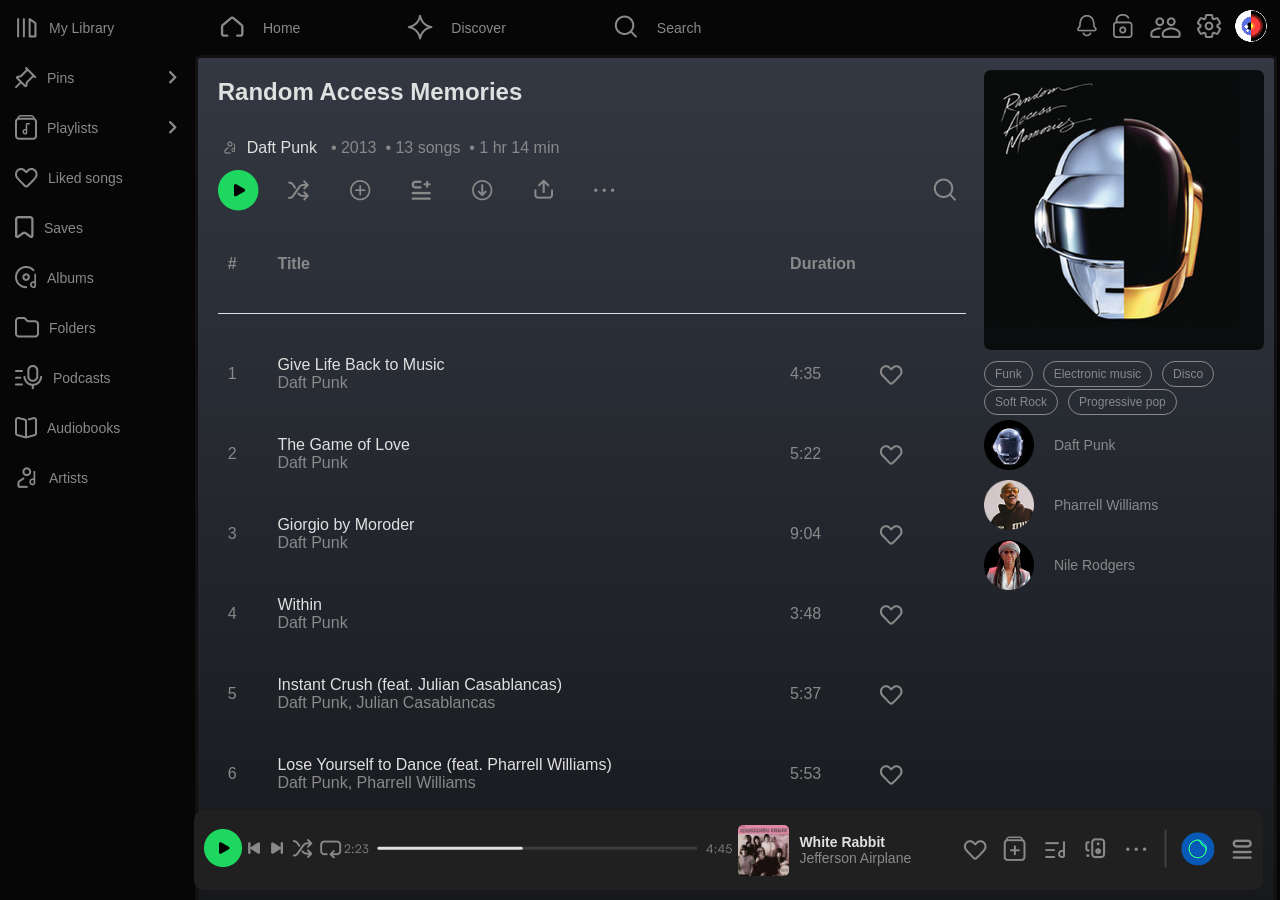
==== commit 663f24e0: "add podcast page layout with sidebar and hover effects. created the podcast page with a content-rela" ====
--- a/album.html
+++ b/album.html
@@ -98,7 +98,7 @@
           >
         </li>
         <li>
-          <a>
+          <a href="podcast.html">
             <img src="assets/icons/sidebar/podcasts.png" alt="Podcasts" />
             Podcasts</a
           >
--- a/css/styles.css
+++ b/css/styles.css
@@ -1774,6 +1774,147 @@
   border-bottom: 2px solid rgb(16, 253, 47);
 }
 
+.podcast-wrapper {
+  background: linear-gradient(to bottom, rgba(165, 96, 42, 0.47), rgba(6, 6, 6, 0.47));
+}
+.podcast-wrapper .album-sidebar {
+  font-family: "Satoshi", sans-serif;
+}
+.podcast-wrapper .album-sidebar h4 {
+  color: #e0e0e0;
+  padding: 20px 0;
+}
+.podcast-wrapper .album-sidebar p {
+  color: #898989;
+  padding-bottom: 20px;
+}
+.podcast-wrapper .album-sidebar .genres span {
+  padding: 10px 20px;
+}
+
+.podcast-header {
+  font-family: "Satoshi", sans-serif;
+  padding: 20px 20px;
+}
+.podcast-header .rogan-title {
+  font-size: 36px;
+  color: #e0e0e0;
+  letter-spacing: 3%;
+  padding-bottom: 20px;
+}
+.podcast-header span {
+  color: #e0e0e0;
+}
+.podcast-header .rogan-buttons {
+  list-style: none;
+  display: flex;
+  align-items: center;
+  gap: 20px;
+  padding: 20px 0;
+}
+.podcast-header .rogan-buttons span {
+  padding: 10px 20px;
+  border: 1px solid #898989;
+  border-radius: 44px;
+  transition: background-color 0.3s linear;
+  font-size: 14px;
+}
+.podcast-header .rogan-buttons span:hover {
+  background-color: rgba(137, 137, 137, 0.25);
+}
+.podcast-header .rogan-buttons .podcast-listeners {
+  display: flex;
+  align-items: center;
+  gap: 5px;
+  padding: 6px 20px;
+}
+
+.all-episodes {
+  padding: 20px 20px;
+  width: 60vw;
+  display: flex;
+  align-items: center;
+  justify-content: space-between;
+  font-family: "Satoshi", sans-serif;
+}
+.all-episodes h3 {
+  font-size: 20px;
+  color: #e0e0e0;
+}
+.all-episodes-buttons {
+  display: flex;
+  list-style: none;
+  gap: 10px;
+}
+.all-episodes-buttons li {
+  display: flex;
+  align-items: center;
+  gap: 5px;
+  color: #898989;
+  transition: filter 0.3s linear;
+}
+.all-episodes-buttons li:hover {
+  filter: brightness(1.5);
+}
+
+.episodes-list {
+  list-style: none;
+  padding: 20px 20px;
+}
+.episodes-list .episode {
+  width: 60vw;
+  display: flex;
+  align-items: flex-start;
+  gap: 20px;
+  padding-bottom: 20px;
+  padding-top: 20px;
+  border-bottom: 1px solid #898989;
+}
+.episodes-list .episode:hover .full-p {
+  display: flex;
+}
+.episodes-list .episode:hover .part-p {
+  display: none;
+}
+.episodes-list .episode-description {
+  font-family: "Satoshi", sans-serif;
+  display: flex;
+  flex-direction: column;
+  justify-content: space-evenly;
+  list-style: none;
+  gap: 15px;
+}
+.episodes-list .episode-description h3 {
+  color: #e0e0e0;
+  display: flex;
+  align-items: center;
+  gap: 10px;
+  letter-spacing: 2%;
+  font-weight: 500;
+}
+.episodes-list .episode-description p {
+  color: #898989;
+  width: 80%;
+}
+.episodes-list .episode-description .full-p {
+  display: none;
+  transition: display 0.3s linear;
+}
+.episodes-list .episode-description-buttons {
+  width: 30vw;
+  list-style: none;
+  display: flex;
+  flex-direction: row;
+  gap: 20px;
+  align-items: center;
+}
+.episodes-list .episode-description-buttons img {
+  transition: filter 0.2s linear;
+}
+.episodes-list .episode-description-buttons img:hover {
+  filter: brightness(1.3);
+}
+
 * {
   margin: 0;
   padding: 0;
